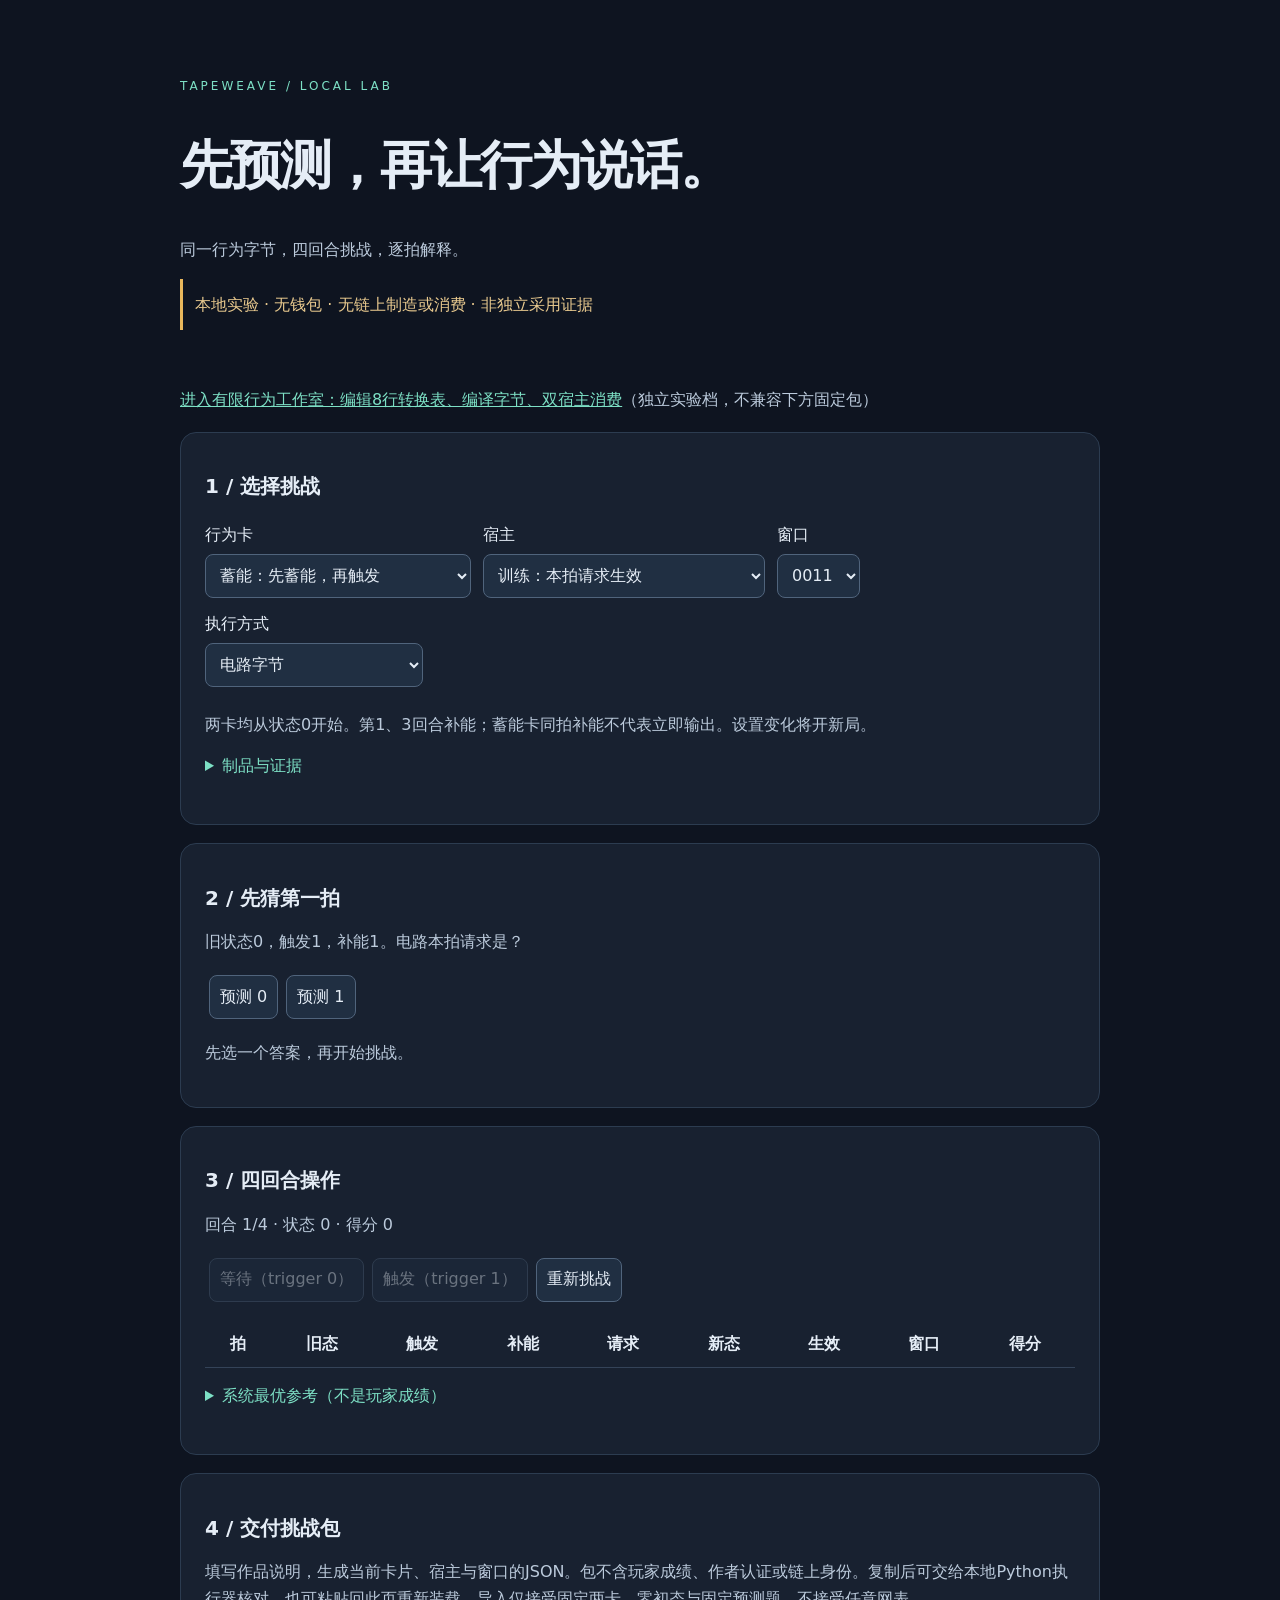
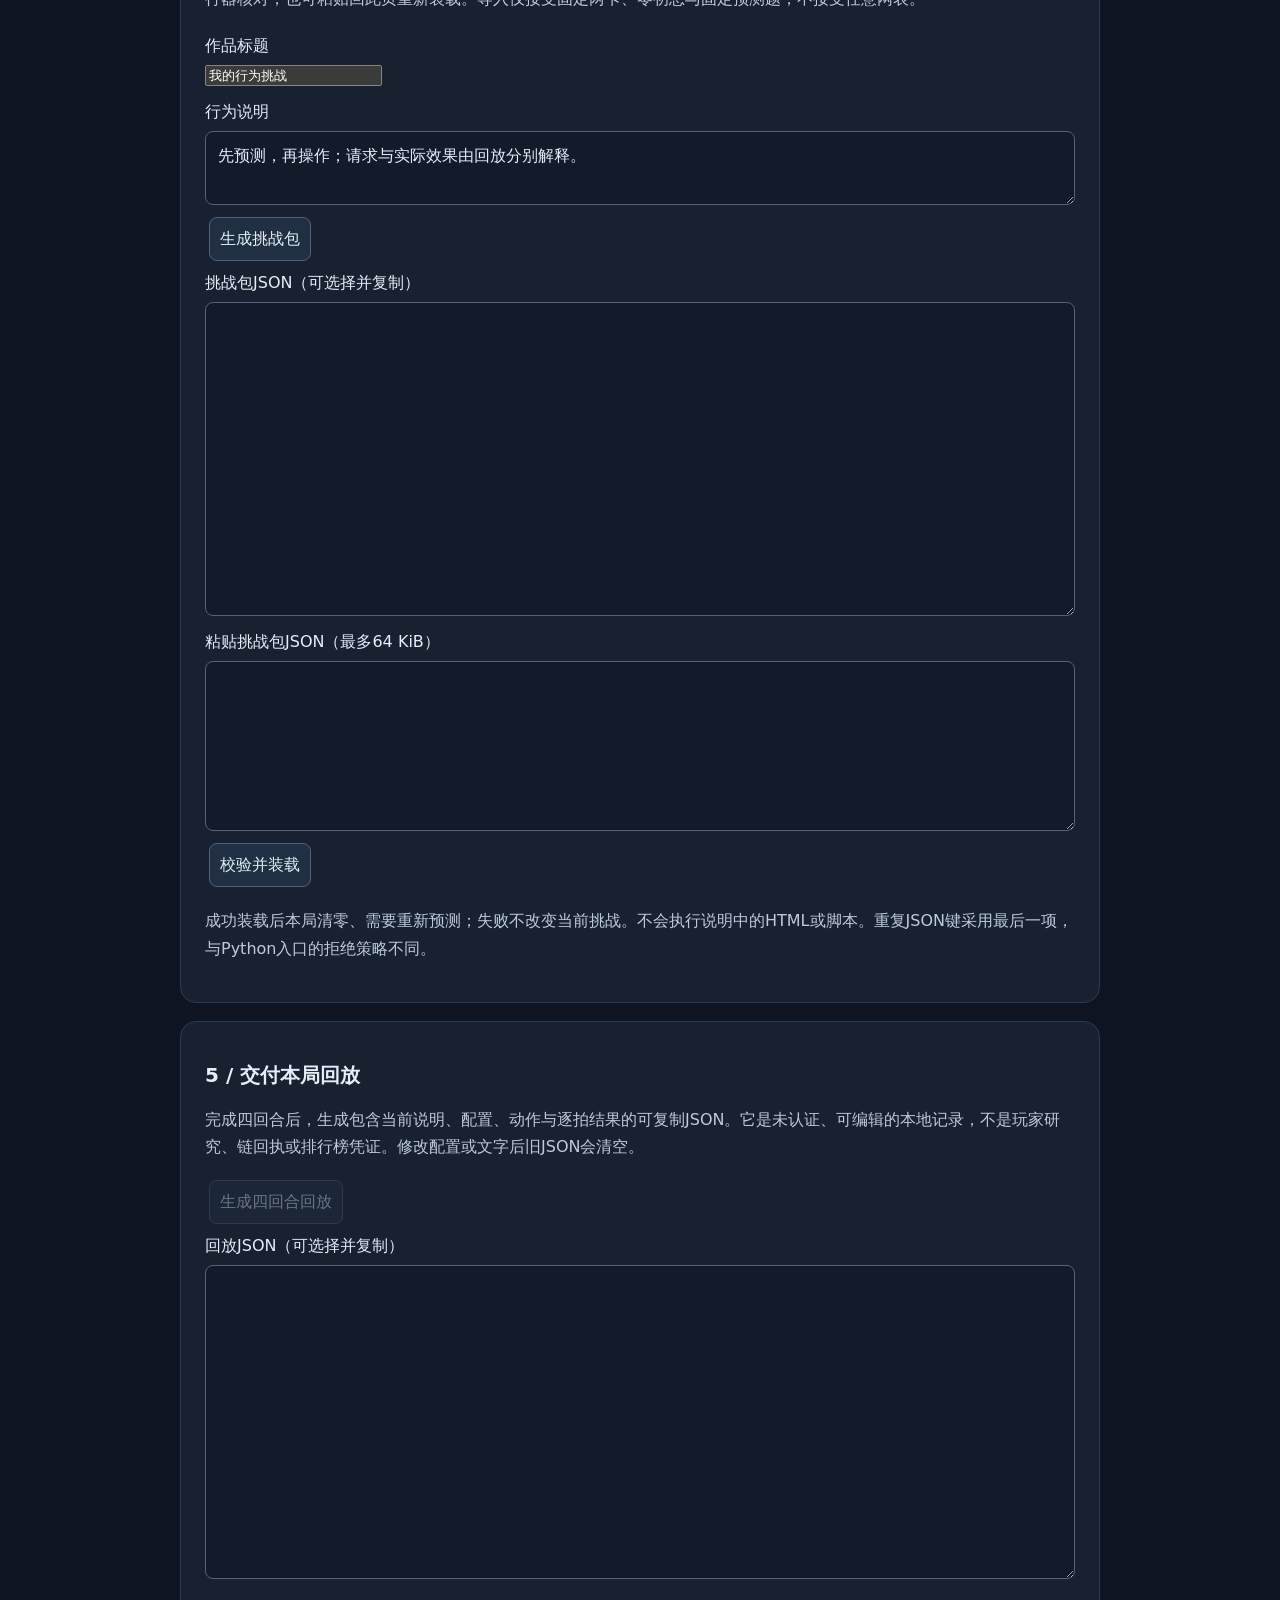
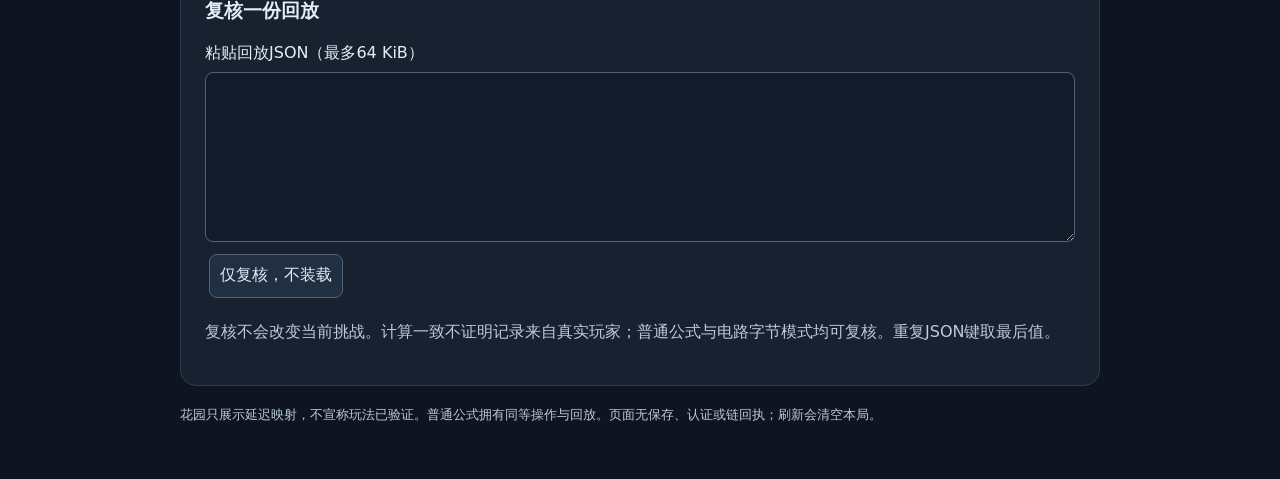
==== research/tapeweave/demo/index.html @ 7dd43542 "feat(tapeweave): publish local prototype and research" ====
<!doctype html>
<html lang="zh-CN"><head><meta charset="utf-8"><meta name="viewport" content="width=device-width,initial-scale=1"><title>TapeWeave · 行为挑战</title><link rel="stylesheet" href="style.css"></head>
<body><main><header><p class="eyebrow">TAPEWEAVE / LOCAL LAB</p><h1>先预测，再让行为说话。</h1><p>同一行为字节，四回合挑战，逐拍解释。</p><p class="notice">本地实验 · 无钱包 · 无链上制造或消费 · 非独立采用证据</p></header>
<p><a href="studio.html">进入有限行为工作室：编辑8行转换表、编译字节、双宿主消费</a>（独立实验档，不兼容下方固定包）</p><section><h2>1 / 选择挑战</h2><label>行为卡 <select id="card"><option value="pulse">蓄能：先蓄能，再触发</option><option value="alternating">交替：触发一次输出，再次休息</option></select></label><label>宿主 <select id="world"><option value="training">训练：本拍请求生效</option><option value="garden">花园：上拍请求生效（接入实验）</option></select></label><label>窗口 <select id="windows"></select></label><label>执行方式 <select id="execution"><option value="byte">电路字节</option><option value="plain">普通公式（同规则对照）</option></select></label><p>两卡均从状态0开始。第1、3回合补能；蓄能卡同拍补能不代表立即输出。设置变化将开新局。</p><details><summary>制品与证据</summary><pre id="identity"></pre></details></section>
<section><h2>2 / 先猜第一拍</h2><p>旧状态0，触发1，补能1。电路本拍请求是？</p><button id="guess0">预测 0</button><button id="guess1">预测 1</button><p id="prediction" role="status">先选一个答案，再开始挑战。</p></section>
<section><h2>3 / 四回合操作</h2><p id="status" aria-live="polite"></p><button id="wait" disabled>等待（trigger 0）</button><button id="fire" disabled>触发（trigger 1）</button><button id="reset">重新挑战</button><p id="explanation" aria-live="polite"></p><div class="scroll"><table><thead><tr><th>拍</th><th>旧态</th><th>触发</th><th>补能</th><th>请求</th><th>新态</th><th>生效</th><th>窗口</th><th>得分</th></tr></thead><tbody id="trace"></tbody></table></div><details><summary>系统最优参考（不是玩家成绩）</summary><p id="reference"></p></details></section>
<section><h2>4 / 交付挑战包</h2><p>填写作品说明，生成当前卡片、宿主与窗口的JSON。包不含玩家成绩、作者认证或链上身份。复制后可交给本地Python执行器核对，也可粘贴回此页重新装载。导入仅接受固定两卡、零初态与固定预测题，不接受任意网表。</p><label>作品标题 <input id="title" maxlength="120" value="我的行为挑战"></label><label>行为说明 <textarea id="description" maxlength="2000">先预测，再操作；请求与实际效果由回放分别解释。</textarea></label><button id="export">生成挑战包</button><label class="package-output">挑战包JSON（可选择并复制）<textarea id="package" readonly rows="12"></textarea></label><p id="package-status" role="status"></p><label>粘贴挑战包JSON（最多64 KiB）<textarea id="import-text" rows="6"></textarea></label><button id="import">校验并装载</button><p>成功装载后本局清零、需要重新预测；失败不改变当前挑战。不会执行说明中的HTML或脚本。重复JSON键采用最后一项，与Python入口的拒绝策略不同。</p></section>
<section><h2>5 / 交付本局回放</h2><p>完成四回合后，生成包含当前说明、配置、动作与逐拍结果的可复制JSON。它是未认证、可编辑的本地记录，不是玩家研究、链回执或排行榜凭证。修改配置或文字后旧JSON会清空。</p><button id="export-replay" disabled>生成四回合回放</button><label>回放JSON（可选择并复制）<textarea id="replay" readonly rows="12"></textarea></label><h3>复核一份回放</h3><label>粘贴回放JSON（最多64 KiB）<textarea id="verify-text" rows="6"></textarea></label><button id="verify-replay">仅复核，不装载</button><p id="verify-status" role="status"></p><p>复核不会改变当前挑战。计算一致不证明记录来自真实玩家；普通公式与电路字节模式均可复核。重复JSON键取最后值。</p></section>
<footer><p>花园只展示延迟映射，不宣称玩法已验证。普通公式拥有同等操作与回放。页面无保存、认证或链回执；刷新会清空本局。</p><p id="error" role="alert"></p></footer></main><script type="module" src="app.mjs"></script></body></html>
---- research/tapeweave/demo/style.css ----
:root{color-scheme:dark;font-family:system-ui,sans-serif;background:#0e1420;color:#e5edf6}*{box-sizing:border-box}body{margin:0}main{min-width:0;overflow-wrap:anywhere}label{max-width:100%;min-width:0}select,input{max-width:100%;min-width:0}textarea{display:block;width:100%;max-width:100%;min-width:0;resize:vertical;font:inherit;line-height:1.5;background:#111b2a;color:inherit;border:1px solid #50647c;border-radius:8px;padding:12px}label:has(textarea){display:flex;margin-right:0;max-width:100%}a{color:#7de0c5}button,select,summary{min-height:44px}textarea:focus-visible,a:focus-visible{outline:3px solid #7de0c5;outline-offset:3px}@media(max-width:600px){main{padding:24px 12px}section{padding:16px}h1{letter-spacing:-1px}th,td{padding:10px 6px}button{max-width:100%;white-space:normal}}main{max-width:960px;margin:auto;padding:40px 20px}header{padding:24px 0}h1{font-size:clamp(30px,6vw,52px);letter-spacing:-2px}h2{font-size:20px}.eyebrow{color:#7de0c5;letter-spacing:3px;font-size:12px}.notice{border-left:3px solid #e8b75c;padding:12px;color:#e8c98e}section{background:#182130;border:1px solid #2c3c50;padding:24px;border-radius:16px;margin:18px 0}label{display:inline-flex;flex-direction:column;gap:8px;margin:8px 12px 8px 0}select,button{font:inherit;border:1px solid #50647c;border-radius:8px;padding:10px;background:#202f42;color:inherit}button{cursor:pointer;margin:4px}button:not(:disabled):hover{border-color:#7de0c5;background:#2c4852}button:disabled{opacity:.4;cursor:not-allowed}p{line-height:1.7;color:#bccbdc}.scroll{overflow:auto}table{border-collapse:collapse;width:100%;white-space:nowrap}th,td{text-align:center;padding:12px 8px;border-bottom:1px solid #344358}details{margin-top:18px}summary{cursor:pointer;color:#7de0c5}pre{white-space:pre-wrap;overflow-wrap:anywhere;font-size:12px}footer{font-size:13px}#error{color:#ffb1a8}button:focus-visible,select:focus-visible,summary:focus-visible{outline:3px solid #7de0c5;outline-offset:3px}
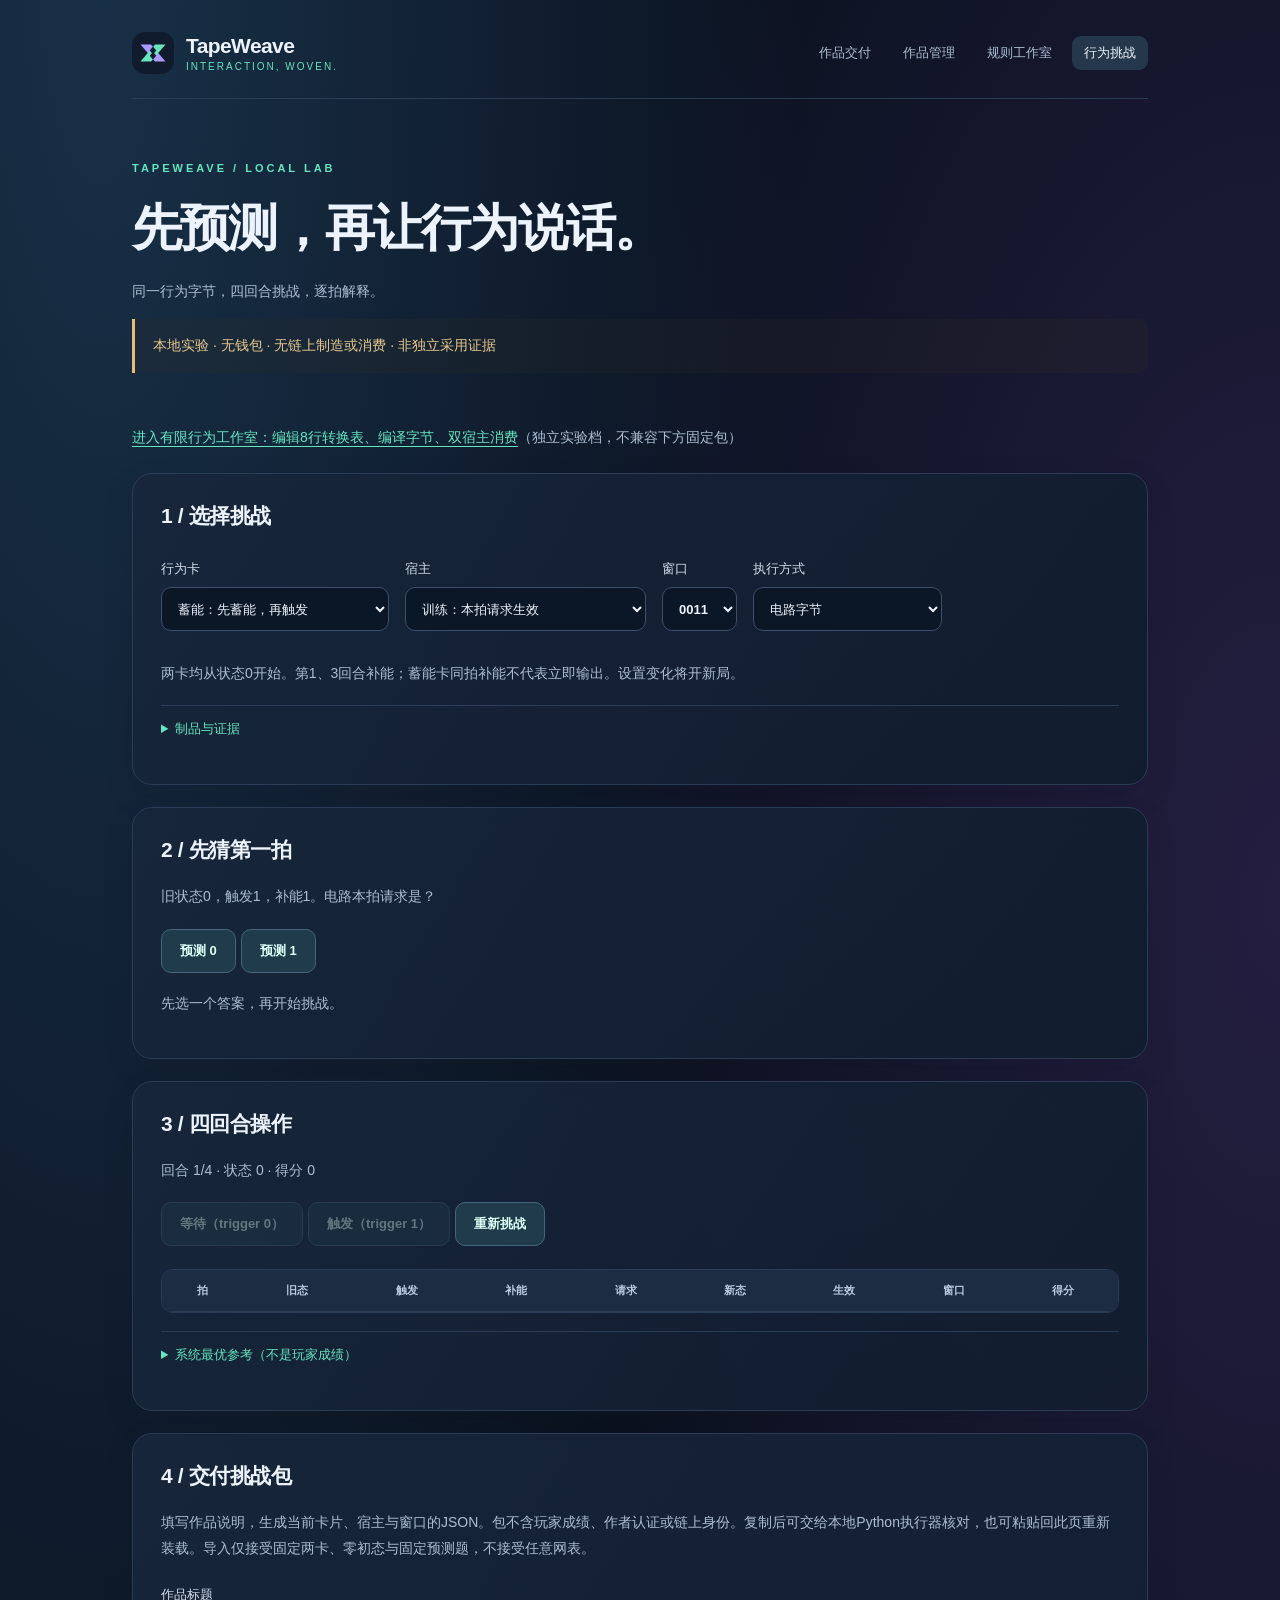
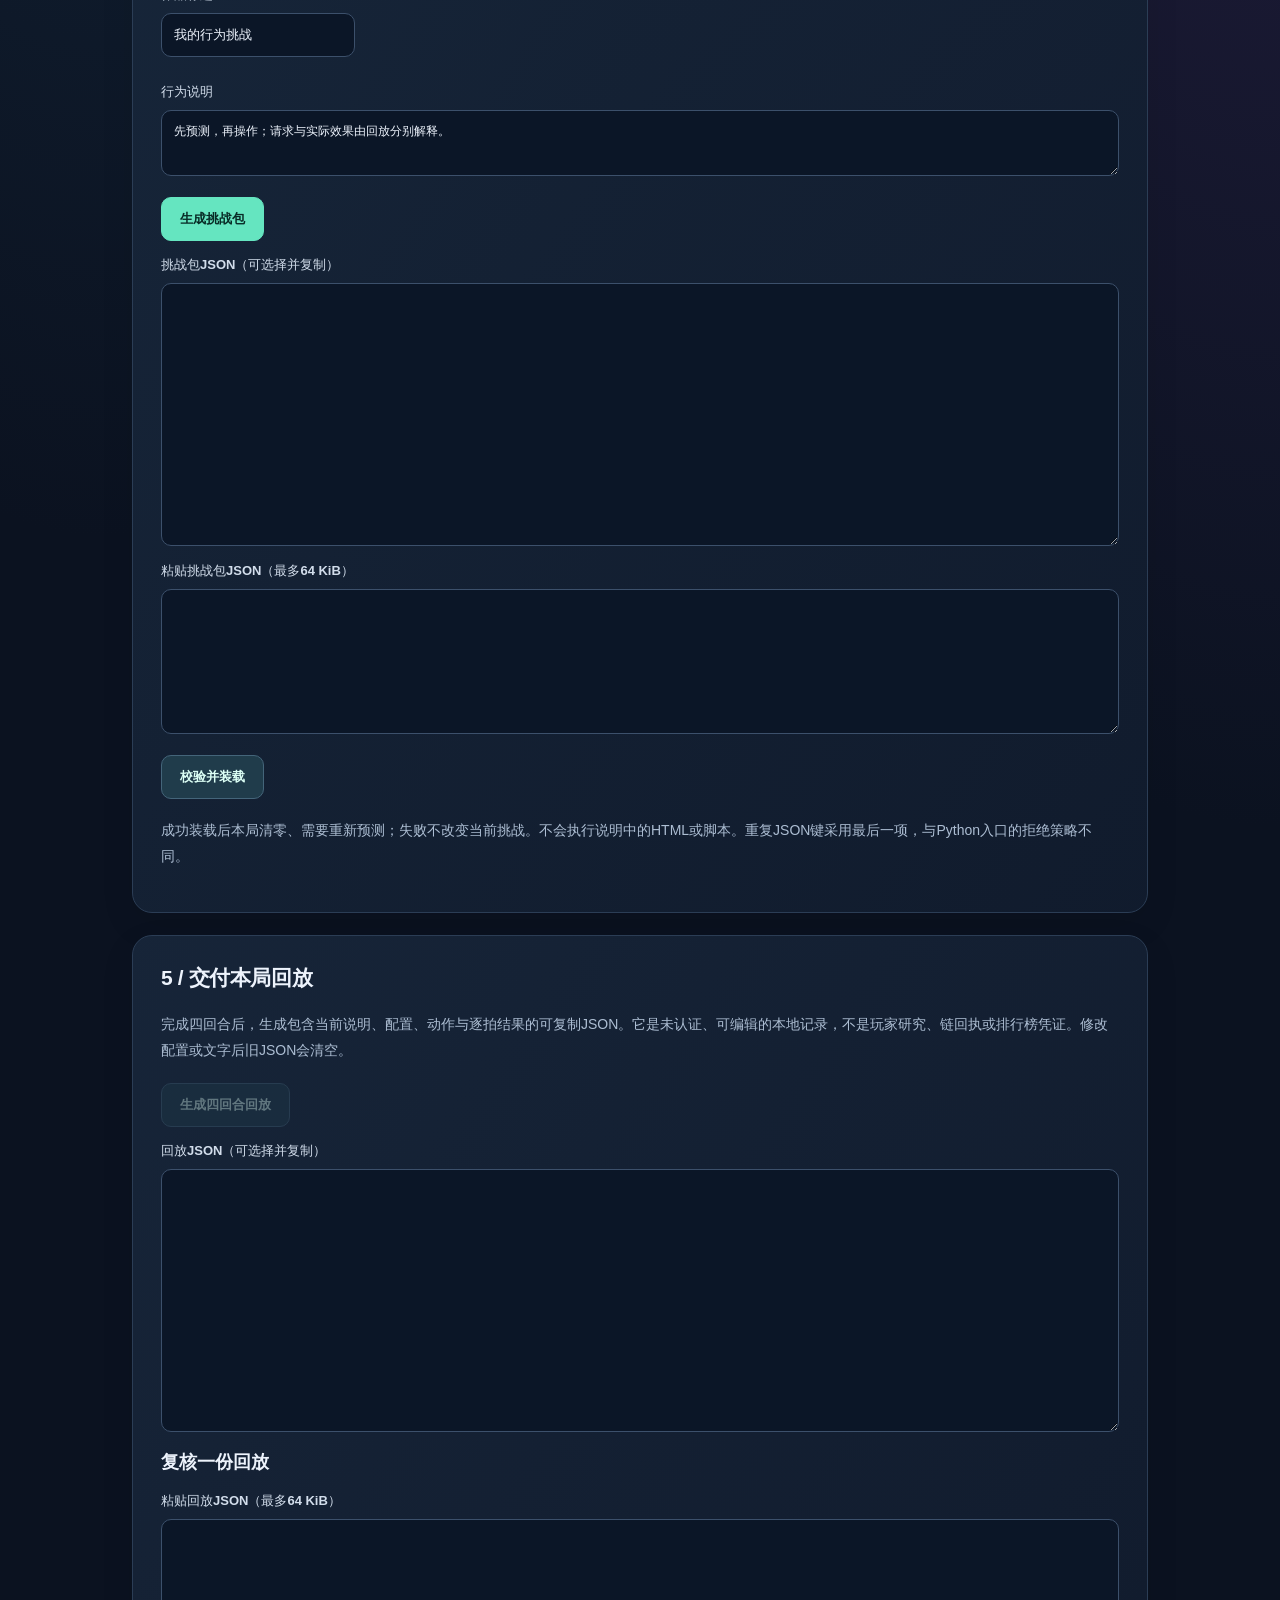
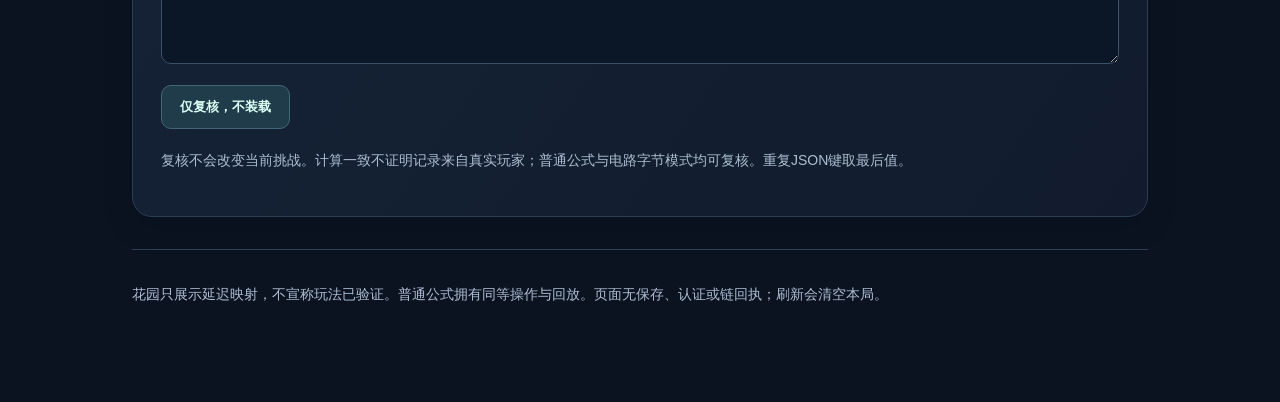
==== commit 746fb36c: "style(tapeweave): unify pages with woven brand identity" ====
--- a/research/tapeweave/demo/index.html
+++ b/research/tapeweave/demo/index.html
@@ -1,6 +1,6 @@
 <!doctype html>
 <html lang="zh-CN"><head><meta charset="utf-8"><meta name="viewport" content="width=device-width,initial-scale=1"><title>TapeWeave · 行为挑战</title><link rel="stylesheet" href="style.css"></head>
-<body><main><header><p class="eyebrow">TAPEWEAVE / LOCAL LAB</p><h1>先预测，再让行为说话。</h1><p>同一行为字节，四回合挑战，逐拍解释。</p><p class="notice">本地实验 · 无钱包 · 无链上制造或消费 · 非独立采用证据</p></header>
+<body><main><nav class="brand-bar" aria-label="主导航"><a class="brand-home" href="work.html"><span class="brand-symbol" aria-hidden="true"></span><span class="brand-label">TapeWeave<small>INTERACTION, WOVEN.</small></span></a><div class="brand-nav"><a href="work.html">作品交付</a><a href="manage.html">作品管理</a><a href="studio.html">规则工作室</a><a href="index.html" aria-current="page">行为挑战</a></div></nav><header><p class="eyebrow">TAPEWEAVE / LOCAL LAB</p><h1>先预测，再让行为说话。</h1><p>同一行为字节，四回合挑战，逐拍解释。</p><p class="notice">本地实验 · 无钱包 · 无链上制造或消费 · 非独立采用证据</p></header>
 <p><a href="studio.html">进入有限行为工作室：编辑8行转换表、编译字节、双宿主消费</a>（独立实验档，不兼容下方固定包）</p><section><h2>1 / 选择挑战</h2><label>行为卡 <select id="card"><option value="pulse">蓄能：先蓄能，再触发</option><option value="alternating">交替：触发一次输出，再次休息</option></select></label><label>宿主 <select id="world"><option value="training">训练：本拍请求生效</option><option value="garden">花园：上拍请求生效（接入实验）</option></select></label><label>窗口 <select id="windows"></select></label><label>执行方式 <select id="execution"><option value="byte">电路字节</option><option value="plain">普通公式（同规则对照）</option></select></label><p>两卡均从状态0开始。第1、3回合补能；蓄能卡同拍补能不代表立即输出。设置变化将开新局。</p><details><summary>制品与证据</summary><pre id="identity"></pre></details></section>
 <section><h2>2 / 先猜第一拍</h2><p>旧状态0，触发1，补能1。电路本拍请求是？</p><button id="guess0">预测 0</button><button id="guess1">预测 1</button><p id="prediction" role="status">先选一个答案，再开始挑战。</p></section>
 <section><h2>3 / 四回合操作</h2><p id="status" aria-live="polite"></p><button id="wait" disabled>等待（trigger 0）</button><button id="fire" disabled>触发（trigger 1）</button><button id="reset">重新挑战</button><p id="explanation" aria-live="polite"></p><div class="scroll"><table><thead><tr><th>拍</th><th>旧态</th><th>触发</th><th>补能</th><th>请求</th><th>新态</th><th>生效</th><th>窗口</th><th>得分</th></tr></thead><tbody id="trace"></tbody></table></div><details><summary>系统最优参考（不是玩家成绩）</summary><p id="reference"></p></details></section>
--- a/research/tapeweave/demo/style.css
+++ b/research/tapeweave/demo/style.css
@@ -1 +1,9 @@
-:root{color-scheme:dark;font-family:system-ui,sans-serif;background:#0e1420;color:#e5edf6}*{box-sizing:border-box}body{margin:0}main{min-width:0;overflow-wrap:anywhere}label{max-width:100%;min-width:0}select,input{max-width:100%;min-width:0}textarea{display:block;width:100%;max-width:100%;min-width:0;resize:vertical;font:inherit;line-height:1.5;background:#111b2a;color:inherit;border:1px solid #50647c;border-radius:8px;padding:12px}label:has(textarea){display:flex;margin-right:0;max-width:100%}a{color:#7de0c5}button,select,summary{min-height:44px}textarea:focus-visible,a:focus-visible{outline:3px solid #7de0c5;outline-offset:3px}@media(max-width:600px){main{padding:24px 12px}section{padding:16px}h1{letter-spacing:-1px}th,td{padding:10px 6px}button{max-width:100%;white-space:normal}}main{max-width:960px;margin:auto;padding:40px 20px}header{padding:24px 0}h1{font-size:clamp(30px,6vw,52px);letter-spacing:-2px}h2{font-size:20px}.eyebrow{color:#7de0c5;letter-spacing:3px;font-size:12px}.notice{border-left:3px solid #e8b75c;padding:12px;color:#e8c98e}section{background:#182130;border:1px solid #2c3c50;padding:24px;border-radius:16px;margin:18px 0}label{display:inline-flex;flex-direction:column;gap:8px;margin:8px 12px 8px 0}select,button{font:inherit;border:1px solid #50647c;border-radius:8px;padding:10px;background:#202f42;color:inherit}button{cursor:pointer;margin:4px}button:not(:disabled):hover{border-color:#7de0c5;background:#2c4852}button:disabled{opacity:.4;cursor:not-allowed}p{line-height:1.7;color:#bccbdc}.scroll{overflow:auto}table{border-collapse:collapse;width:100%;white-space:nowrap}th,td{text-align:center;padding:12px 8px;border-bottom:1px solid #344358}details{margin-top:18px}summary{cursor:pointer;color:#7de0c5}pre{white-space:pre-wrap;overflow-wrap:anywhere;font-size:12px}footer{font-size:13px}#error{color:#ffb1a8}button:focus-visible,select:focus-visible,summary:focus-visible{outline:3px solid #7de0c5;outline-offset:3px}
+:root{color-scheme:dark;--bg:#0b1220;--panel:#121e30;--line:#2b3d55;--text:#edf3fc;--muted:#adbed3;--mint:#65e5c0;--purple:#ab9aff;font-family:Inter,"SF Pro Display",-apple-system,BlinkMacSystemFont,"Segoe UI","PingFang SC","Microsoft YaHei",sans-serif;background:var(--bg);color:var(--text)}
+*{box-sizing:border-box}body{margin:0;background:radial-gradient(ellipse at 8% 0%,#183047 0,transparent 42%),radial-gradient(ellipse at 100% 25%,#241e40 0,transparent 40%),var(--bg);min-height:100vh}main{max-width:1080px;margin:auto;padding:32px 32px 80px;min-width:0;overflow-wrap:anywhere}
+.brand-bar{display:flex;align-items:center;justify-content:space-between;gap:24px;padding:0 0 24px;margin-bottom:36px;border-bottom:1px solid var(--line)}.brand-home{display:flex;align-items:center;gap:12px;text-decoration:none;color:var(--text);font-size:21px;font-weight:750;letter-spacing:-.6px}.brand-symbol{width:42px;height:42px;flex-shrink:0;border-radius:13px;background:#101c2d url('logo.svg') center/contain no-repeat}.brand-label small{display:block;font-size:10px;letter-spacing:2px;color:var(--mint);font-weight:500;margin-top:3px}.brand-nav{display:flex;gap:8px;flex-wrap:wrap}.brand-nav a{padding:8px 12px;border-radius:9px;text-decoration:none;font-size:13px;color:var(--muted)}.brand-nav a:hover,.brand-nav a[aria-current=page]{background:#24374b;color:var(--text)}
+header{padding:12px 0 24px}h1{font-size:clamp(30px,4.8vw,50px);line-height:1.22;letter-spacing:-1.8px;margin:20px 0}h2{font-size:21px;letter-spacing:-.4px;margin:0 0 20px}h3{font-size:18px}p{line-height:1.85;color:var(--muted);font-size:14px}main>p{max-width:850px}a{color:var(--mint);text-underline-offset:4px}a:hover{color:#c2ffed}.eyebrow{color:var(--mint);letter-spacing:3px;font-size:11px;font-weight:650}.notice{border-left:3px solid #e9bd72;background:#352e252e;padding:14px 18px;color:#e7c88f;border-radius:0 10px 10px 0}
+section{background:linear-gradient(125deg,#17263aee,#111c2eee);border:1px solid var(--line);padding:28px;border-radius:20px;margin:22px 0;box-shadow:0 12px 35px #00000015}label{display:inline-flex;flex-direction:column;gap:9px;margin:10px 16px 16px 0;max-width:100%;min-width:0;font-size:13px;color:#d2ddeb;font-weight:550}label:has(textarea){display:flex;margin-right:0}input,select,textarea,button{font:inherit;max-width:100%;min-width:0}input,select,textarea{background:#0b1627;color:var(--text);border:1px solid #3c506b;border-radius:10px;padding:12px;min-height:44px}input{display:block;width:100%}textarea{display:block;width:100%;resize:vertical;line-height:1.65;font-family:ui-monospace,SFMono-Regular,Consolas,monospace;font-size:12px;font-weight:400}input:hover,select:hover,textarea:hover{border-color:#65809f}
+button{min-height:44px;border:1px solid #44657a;border-radius:10px;padding:11px 18px;background:#203c4b;color:#dcfff5;cursor:pointer;margin:5px 5px 5px 0;font-size:13px;font-weight:650;transition:background .15s,border-color .15s}button:not(:disabled):hover{background:#2b5561;border-color:var(--mint)}button:disabled{opacity:.38;cursor:not-allowed}button[id=build],button[id=save],button[id=export]{background:var(--mint);color:#082b26;border-color:var(--mint)}button[id=build]:hover,button[id=save]:hover,button[id=export]:hover{background:#9cf3d8}a:focus-visible,button:focus-visible,input:focus-visible,select:focus-visible,textarea:focus-visible,summary:focus-visible{outline:3px solid var(--mint);outline-offset:4px}
+.scroll,.trace-wrap{overflow:auto;border:1px solid var(--line);border-radius:12px;margin:18px 0}table{border-collapse:collapse;width:100%;white-space:nowrap;font-size:13px}th,td{text-align:center;padding:13px 10px;border-bottom:1px solid var(--line)}th{background:#1c2c42;color:#b9ccdf;font-size:11px;font-weight:650}tbody tr:last-child td{border-bottom:0}tbody tr:hover{background:#23364b66}td select{padding:8px;font-size:12px}caption{text-align:left;padding:12px;color:var(--muted);font-size:12px}details{margin-top:18px;border-top:1px solid var(--line);padding-top:14px}summary{cursor:pointer;color:var(--mint);min-height:36px;font-size:13px}pre{white-space:pre-wrap;overflow-wrap:anywhere;font-size:12px;color:#c2d3e6;line-height:1.7}footer{margin-top:32px;font-size:12px;border-top:1px solid var(--line);padding-top:18px}#error{color:#ffb1a8}[role=status]:not(:empty){line-height:1.7}#library p{padding:15px;background:#0e1929;border-radius:12px;border:1px solid var(--line)}#library strong{display:block;margin-bottom:8px;color:var(--text)}
+@media(max-width:640px){main{padding:20px 14px 48px}.brand-bar{align-items:flex-start;flex-direction:column;gap:16px;margin-bottom:24px}.brand-nav{gap:3px}.brand-nav a{padding:8px 10px}.brand-home{font-size:20px}section{padding:20px 16px;border-radius:15px}h1{letter-spacing:-1px}label{margin-right:0;display:flex}select{width:100%}th,td{padding:10px 7px}button{white-space:normal}p{font-size:13px}}
+@media(prefers-reduced-motion:reduce){*{transition:none!important;scroll-behavior:auto!important}}
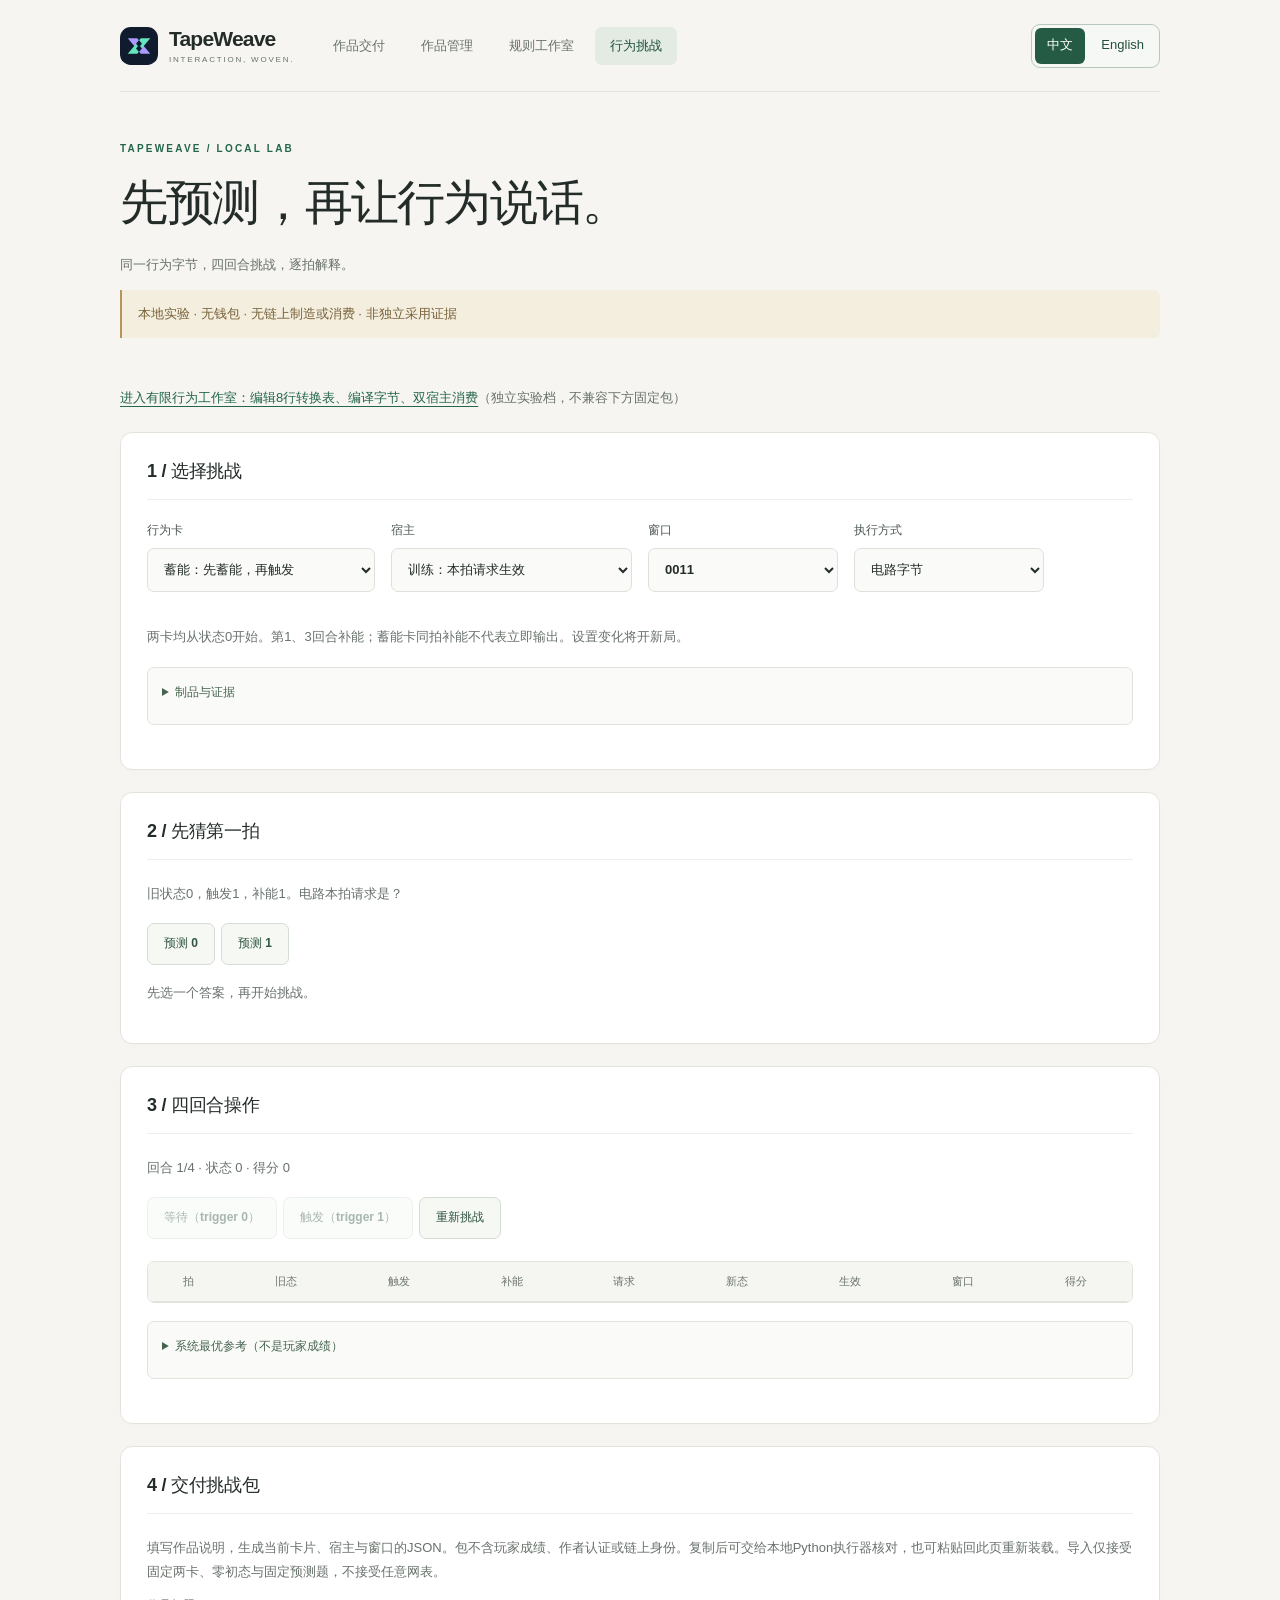
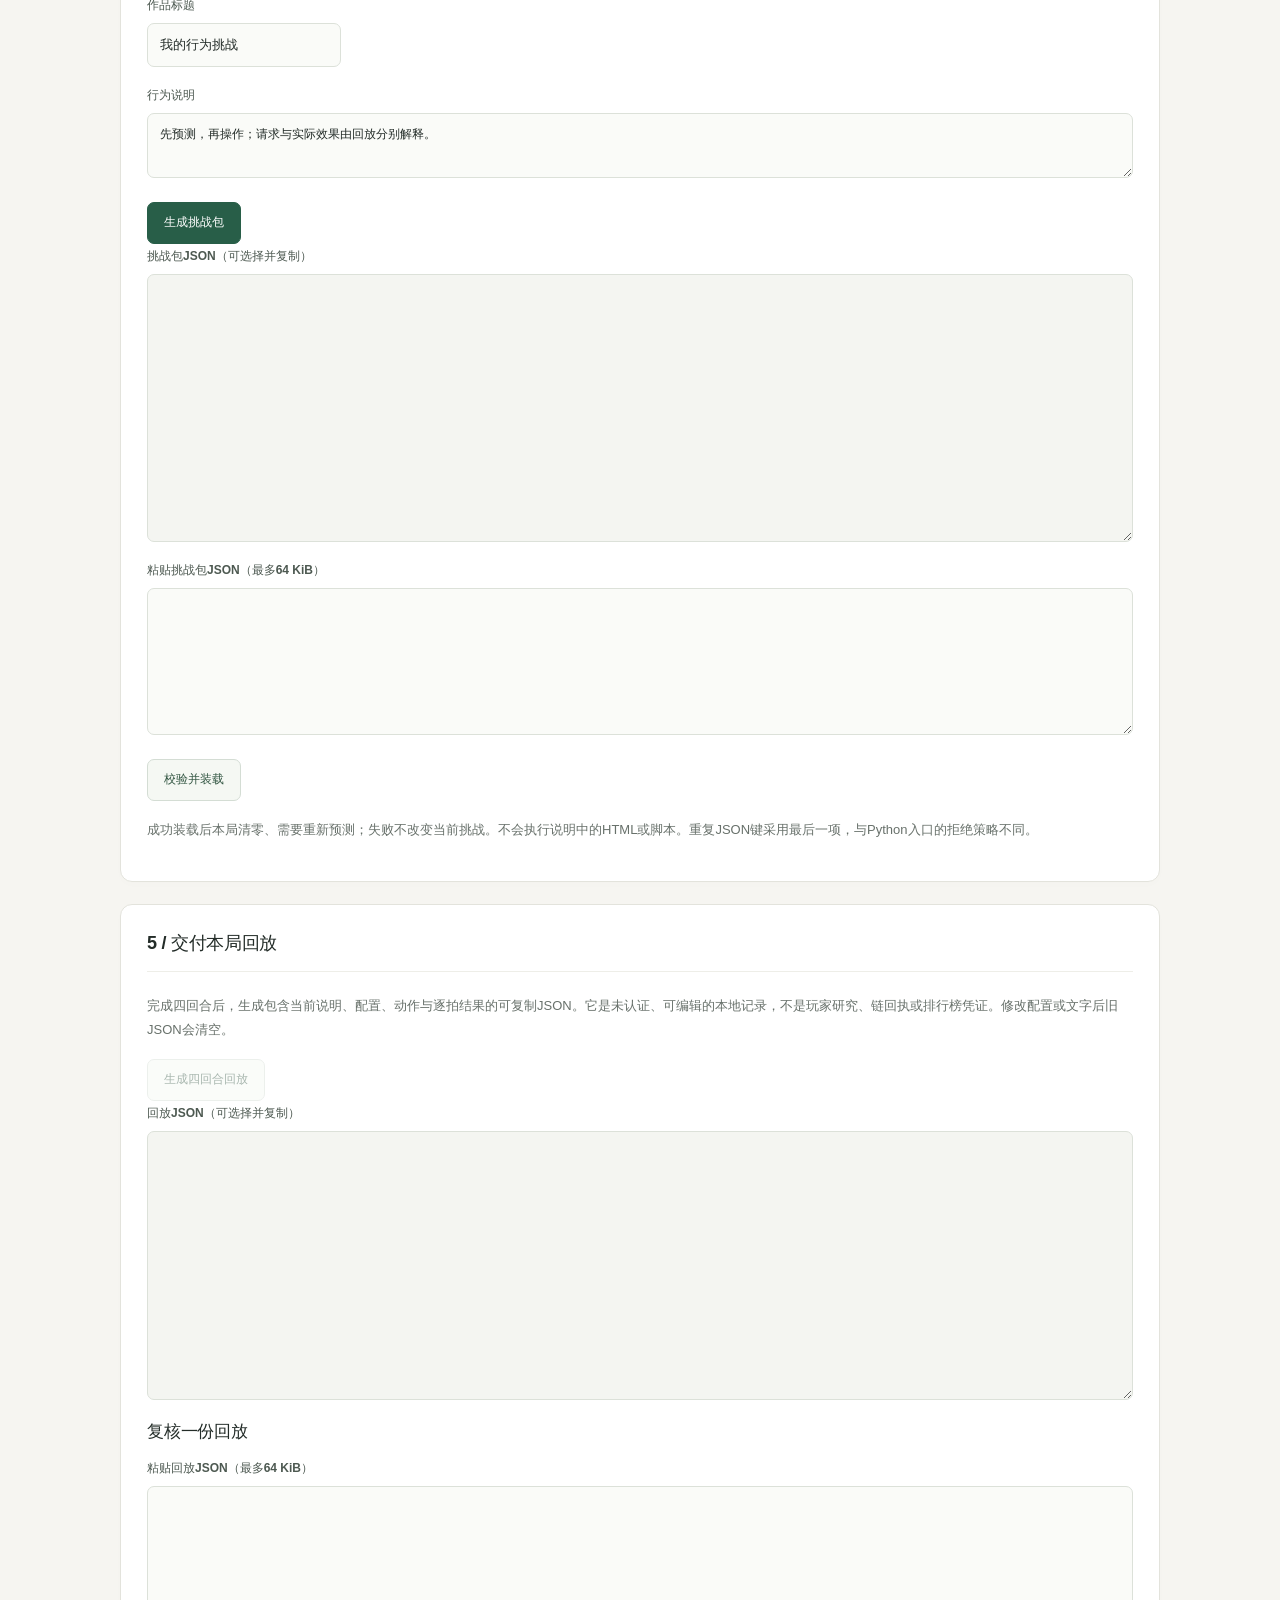
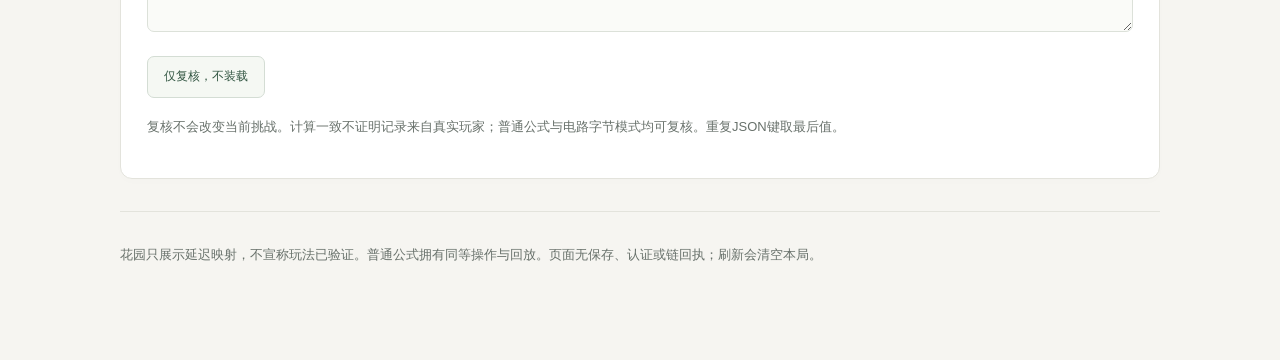
==== commit 8591ee4e: "feat: publish bilingual demo and final submission materials" ====
--- a/research/tapeweave/demo/index.html
+++ b/research/tapeweave/demo/index.html
@@ -1,5 +1,5 @@
 <!doctype html>
-<html lang="zh-CN"><head><meta charset="utf-8"><meta name="viewport" content="width=device-width,initial-scale=1"><title>TapeWeave · 行为挑战</title><link rel="stylesheet" href="style.css"></head>
+<html lang="zh-CN"><head><meta charset="utf-8"><meta name="viewport" content="width=device-width,initial-scale=1"><title>TapeWeave · 行为挑战</title><link rel="stylesheet" href="style.css"><link rel="stylesheet" href="i18n.css"><script type="module" src="i18n.mjs"></script></head>
 <body><main><nav class="brand-bar" aria-label="主导航"><a class="brand-home" href="work.html"><span class="brand-symbol" aria-hidden="true"></span><span class="brand-label">TapeWeave<small>INTERACTION, WOVEN.</small></span></a><div class="brand-nav"><a href="work.html">作品交付</a><a href="manage.html">作品管理</a><a href="studio.html">规则工作室</a><a href="index.html" aria-current="page">行为挑战</a></div></nav><header><p class="eyebrow">TAPEWEAVE / LOCAL LAB</p><h1>先预测，再让行为说话。</h1><p>同一行为字节，四回合挑战，逐拍解释。</p><p class="notice">本地实验 · 无钱包 · 无链上制造或消费 · 非独立采用证据</p></header>
 <p><a href="studio.html">进入有限行为工作室：编辑8行转换表、编译字节、双宿主消费</a>（独立实验档，不兼容下方固定包）</p><section><h2>1 / 选择挑战</h2><label>行为卡 <select id="card"><option value="pulse">蓄能：先蓄能，再触发</option><option value="alternating">交替：触发一次输出，再次休息</option></select></label><label>宿主 <select id="world"><option value="training">训练：本拍请求生效</option><option value="garden">花园：上拍请求生效（接入实验）</option></select></label><label>窗口 <select id="windows"></select></label><label>执行方式 <select id="execution"><option value="byte">电路字节</option><option value="plain">普通公式（同规则对照）</option></select></label><p>两卡均从状态0开始。第1、3回合补能；蓄能卡同拍补能不代表立即输出。设置变化将开新局。</p><details><summary>制品与证据</summary><pre id="identity"></pre></details></section>
 <section><h2>2 / 先猜第一拍</h2><p>旧状态0，触发1，补能1。电路本拍请求是？</p><button id="guess0">预测 0</button><button id="guess1">预测 1</button><p id="prediction" role="status">先选一个答案，再开始挑战。</p></section>
--- a/research/tapeweave/demo/style.css
+++ b/research/tapeweave/demo/style.css
@@ -1,9 +1,9 @@
-:root{color-scheme:dark;--bg:#0b1220;--panel:#121e30;--line:#2b3d55;--text:#edf3fc;--muted:#adbed3;--mint:#65e5c0;--purple:#ab9aff;font-family:Inter,"SF Pro Display",-apple-system,BlinkMacSystemFont,"Segoe UI","PingFang SC","Microsoft YaHei",sans-serif;background:var(--bg);color:var(--text)}
-*{box-sizing:border-box}body{margin:0;background:radial-gradient(ellipse at 8% 0%,#183047 0,transparent 42%),radial-gradient(ellipse at 100% 25%,#241e40 0,transparent 40%),var(--bg);min-height:100vh}main{max-width:1080px;margin:auto;padding:32px 32px 80px;min-width:0;overflow-wrap:anywhere}
-.brand-bar{display:flex;align-items:center;justify-content:space-between;gap:24px;padding:0 0 24px;margin-bottom:36px;border-bottom:1px solid var(--line)}.brand-home{display:flex;align-items:center;gap:12px;text-decoration:none;color:var(--text);font-size:21px;font-weight:750;letter-spacing:-.6px}.brand-symbol{width:42px;height:42px;flex-shrink:0;border-radius:13px;background:#101c2d url('logo.svg') center/contain no-repeat}.brand-label small{display:block;font-size:10px;letter-spacing:2px;color:var(--mint);font-weight:500;margin-top:3px}.brand-nav{display:flex;gap:8px;flex-wrap:wrap}.brand-nav a{padding:8px 12px;border-radius:9px;text-decoration:none;font-size:13px;color:var(--muted)}.brand-nav a:hover,.brand-nav a[aria-current=page]{background:#24374b;color:var(--text)}
-header{padding:12px 0 24px}h1{font-size:clamp(30px,4.8vw,50px);line-height:1.22;letter-spacing:-1.8px;margin:20px 0}h2{font-size:21px;letter-spacing:-.4px;margin:0 0 20px}h3{font-size:18px}p{line-height:1.85;color:var(--muted);font-size:14px}main>p{max-width:850px}a{color:var(--mint);text-underline-offset:4px}a:hover{color:#c2ffed}.eyebrow{color:var(--mint);letter-spacing:3px;font-size:11px;font-weight:650}.notice{border-left:3px solid #e9bd72;background:#352e252e;padding:14px 18px;color:#e7c88f;border-radius:0 10px 10px 0}
-section{background:linear-gradient(125deg,#17263aee,#111c2eee);border:1px solid var(--line);padding:28px;border-radius:20px;margin:22px 0;box-shadow:0 12px 35px #00000015}label{display:inline-flex;flex-direction:column;gap:9px;margin:10px 16px 16px 0;max-width:100%;min-width:0;font-size:13px;color:#d2ddeb;font-weight:550}label:has(textarea){display:flex;margin-right:0}input,select,textarea,button{font:inherit;max-width:100%;min-width:0}input,select,textarea{background:#0b1627;color:var(--text);border:1px solid #3c506b;border-radius:10px;padding:12px;min-height:44px}input{display:block;width:100%}textarea{display:block;width:100%;resize:vertical;line-height:1.65;font-family:ui-monospace,SFMono-Regular,Consolas,monospace;font-size:12px;font-weight:400}input:hover,select:hover,textarea:hover{border-color:#65809f}
-button{min-height:44px;border:1px solid #44657a;border-radius:10px;padding:11px 18px;background:#203c4b;color:#dcfff5;cursor:pointer;margin:5px 5px 5px 0;font-size:13px;font-weight:650;transition:background .15s,border-color .15s}button:not(:disabled):hover{background:#2b5561;border-color:var(--mint)}button:disabled{opacity:.38;cursor:not-allowed}button[id=build],button[id=save],button[id=export]{background:var(--mint);color:#082b26;border-color:var(--mint)}button[id=build]:hover,button[id=save]:hover,button[id=export]:hover{background:#9cf3d8}a:focus-visible,button:focus-visible,input:focus-visible,select:focus-visible,textarea:focus-visible,summary:focus-visible{outline:3px solid var(--mint);outline-offset:4px}
-.scroll,.trace-wrap{overflow:auto;border:1px solid var(--line);border-radius:12px;margin:18px 0}table{border-collapse:collapse;width:100%;white-space:nowrap;font-size:13px}th,td{text-align:center;padding:13px 10px;border-bottom:1px solid var(--line)}th{background:#1c2c42;color:#b9ccdf;font-size:11px;font-weight:650}tbody tr:last-child td{border-bottom:0}tbody tr:hover{background:#23364b66}td select{padding:8px;font-size:12px}caption{text-align:left;padding:12px;color:var(--muted);font-size:12px}details{margin-top:18px;border-top:1px solid var(--line);padding-top:14px}summary{cursor:pointer;color:var(--mint);min-height:36px;font-size:13px}pre{white-space:pre-wrap;overflow-wrap:anywhere;font-size:12px;color:#c2d3e6;line-height:1.7}footer{margin-top:32px;font-size:12px;border-top:1px solid var(--line);padding-top:18px}#error{color:#ffb1a8}[role=status]:not(:empty){line-height:1.7}#library p{padding:15px;background:#0e1929;border-radius:12px;border:1px solid var(--line)}#library strong{display:block;margin-bottom:8px;color:var(--text)}
-@media(max-width:640px){main{padding:20px 14px 48px}.brand-bar{align-items:flex-start;flex-direction:column;gap:16px;margin-bottom:24px}.brand-nav{gap:3px}.brand-nav a{padding:8px 10px}.brand-home{font-size:20px}section{padding:20px 16px;border-radius:15px}h1{letter-spacing:-1px}label{margin-right:0;display:flex}select{width:100%}th,td{padding:10px 7px}button{white-space:normal}p{font-size:13px}}
+:root{color-scheme:light;--bg:#f6f5f1;--panel:#fff;--line:#e3e3dc;--text:#232c28;--muted:#68716b;--mint:#23654d;--purple:#8271b7;font-family:-apple-system,BlinkMacSystemFont,"Segoe UI","PingFang SC","Microsoft YaHei",sans-serif;background:var(--bg);color:var(--text);font-synthesis:none}
+*{box-sizing:border-box}body{margin:0;min-height:100vh;background:var(--bg)}main{max-width:1240px;margin:auto;padding:0 40px 80px;min-width:0;overflow-wrap:anywhere}.brand-bar{display:flex;align-items:center;justify-content:space-between;gap:24px;min-height:92px;margin-bottom:48px;border-bottom:1px solid var(--line)}.brand-home{display:flex;align-items:center;gap:11px;text-decoration:none;color:var(--text);font-size:21px;font-weight:760;letter-spacing:-.8px}.brand-symbol{width:38px;height:38px;flex-shrink:0;background:url('logo.svg') center/contain no-repeat}.brand-label small{display:block;font-size:8px;letter-spacing:1.8px;color:var(--muted);font-weight:500;margin-top:4px}.brand-nav{display:flex;gap:6px;flex-wrap:wrap}.brand-nav a{padding:10px 15px;border-radius:7px;text-decoration:none;font-size:13px;color:var(--muted)}.brand-nav a:hover{background:#e9ece5;color:var(--text)}.brand-nav a[aria-current=page]{background:#e3ebe3;color:#20523f;font-weight:650}
+header{padding:0 0 22px}h1{font-size:clamp(30px,4.3vw,48px);line-height:1.25;letter-spacing:-1.8px;font-weight:680;margin:14px 0 20px;max-width:900px}h2{font-size:18px;letter-spacing:-.3px;font-weight:650;margin:0 0 22px;padding-bottom:16px;border-bottom:1px solid #eeeee8}h3{font-size:17px;letter-spacing:-.2px}p{line-height:1.85;color:var(--muted);font-size:13px}main>p{max-width:800px}a{color:var(--mint);text-underline-offset:4px}a:hover{color:#143e2f}.eyebrow{color:var(--mint);letter-spacing:2.2px;font-size:10px;font-weight:700}.notice{border-left:2px solid #b49758;background:#f4eedf;padding:12px 16px;color:#786139;border-radius:0 6px 6px 0}section{background:var(--panel);border:1px solid var(--line);padding:26px;border-radius:12px;margin:22px 0;box-shadow:0 3px 8px #27372b03}label{display:flex;flex-direction:column;gap:9px;margin:0 0 20px;max-width:100%;min-width:0;font-size:12px;color:#4d5951;font-weight:600}input,select,textarea,button{font:inherit;max-width:100%;min-width:0}input,select,textarea{background:#fafbf8;color:var(--text);border:1px solid #dce1d9;border-radius:7px;padding:11px 12px;min-height:44px;font-size:13px}input{display:block;width:100%}textarea{display:block;width:100%;resize:vertical;line-height:1.7;font-family:ui-monospace,SFMono-Regular,Consolas,monospace;font-size:12px;font-weight:400}textarea[readonly]{background:#f4f5f1;color:#556159}input:hover,select:hover,textarea:hover{border-color:#a7b7a8}input:focus,textarea:focus,select:focus{background:#fff}
+button{min-height:42px;border:1px solid #d4ddd4;border-radius:7px;padding:10px 16px;background:#f5f8f3;color:#315541;cursor:pointer;margin:4px 6px 4px 0;font-size:12px;font-weight:650;transition:background .15s,border-color .15s}button:not(:disabled):hover{background:#e5eee1;border-color:#9bb299}button:disabled{opacity:.42;cursor:not-allowed}#build,#save,#export,#load{background:#285e48;color:#fff;border-color:#285e48}#build:not(:disabled):hover,#save:not(:disabled):hover,#export:not(:disabled):hover,#load:not(:disabled):hover{background:#194a36}a:focus-visible,button:focus-visible,input:focus-visible,select:focus-visible,textarea:focus-visible,summary:focus-visible{outline:3px solid #618a73;outline-offset:3px}.scroll,.trace-wrap{overflow:auto;border:1px solid var(--line);border-radius:7px;margin:18px 0}table{border-collapse:collapse;width:100%;white-space:nowrap;font-size:12px}th,td{text-align:center;padding:12px 9px;border-bottom:1px solid var(--line)}th{background:#f5f6f1;color:#6b756c;font-size:11px;font-weight:600}tbody tr:last-child td{border-bottom:0}tbody tr:hover{background:#f7faf4}td select{padding:8px;font-size:12px}caption{text-align:left;padding:12px;color:var(--muted);font-size:11px}details{margin:18px 0;border:1px solid var(--line);padding:14px;border-radius:7px;background:#fafbf8}summary{cursor:pointer;color:#45634e;min-height:28px;font-size:12px;line-height:1.7}details[open] summary{margin-bottom:14px}pre{white-space:pre-wrap;overflow-wrap:anywhere;font-size:12px;color:#526b5b;line-height:1.7}footer{margin-top:32px;font-size:12px;border-top:1px solid var(--line);padding-top:18px}#error{color:#b04434}[role=status]:not(:empty){line-height:1.7}#library p{padding:16px;background:#f8faf5;border-radius:7px;border:1px solid var(--line)}#library strong{display:block;margin-bottom:8px;color:var(--text)}
+.work-layout{display:grid;grid-template-columns:minmax(0,1fr) minmax(0,1fr);gap:22px;align-items:start;margin-top:30px}.work-layout>section{margin:0;min-width:0}.work-layout .work-create{grid-column:1;grid-row:1}.work-layout .work-preview{grid-column:2;grid-row:1}.work-layout .work-delivery{grid-column:1;grid-row:2}.work-layout .work-acceptance{grid-column:2;grid-row:2}.work-layout section>p{font-size:11px}.work-layout #description{font-family:inherit}.work-layout .work-preview{background:#fcfdf9}.work-layout .work-preview h3{font-size:24px;margin:8px 0}.work-layout #state{font-family:ui-monospace,monospace;font-size:11px}.workspace-note{display:flex;gap:8px;align-items:center;margin-top:20px;color:#647266;font-size:11px}.workspace-note::before{content:'';width:6px;height:6px;background:#699169;border-radius:50%;flex-shrink:0}.hero-link{display:inline-block;font-size:12px;margin-right:16px}
+@media(min-width:1000px){body:not(.work-page) main{max-width:1120px}body:not(.work-page) section>label:not(:has(textarea)){display:inline-flex;vertical-align:top;margin-right:16px;min-width:190px}}
+@media(max-width:800px){main{padding:0 20px 48px}.brand-bar{align-items:flex-start;flex-direction:column;gap:18px;padding:24px 0 20px;margin-bottom:32px}.brand-nav{gap:2px}.brand-nav a{padding:9px 10px}.work-layout{grid-template-columns:minmax(0,1fr)}.work-layout .work-create,.work-layout .work-preview,.work-layout .work-delivery,.work-layout .work-acceptance{grid-column:1;grid-row:auto}.work-layout .work-preview{grid-row:2}.work-layout .work-delivery{grid-row:3}section{padding:22px 18px}h1{letter-spacing:-1px}select{width:100%}th,td{padding:10px 7px}button{white-space:normal}}
+@media(max-width:380px){main{padding-inline:12px}.brand-nav a{font-size:12px;padding-inline:8px}}
 @media(prefers-reduced-motion:reduce){*{transition:none!important;scroll-behavior:auto!important}}
--- a/research/tapeweave/demo/i18n.css
+++ b/research/tapeweave/demo/i18n.css
@@ -0,0 +1,8 @@
+.language-switcher{display:flex;gap:4px;align-items:center;flex-shrink:0;margin-left:auto;padding:3px;border:1px solid #b7c8be;border-radius:9px;background:#f5f8f4;width:max-content}
+.language-switcher button{font:inherit;font-size:13px;line-height:1.25;padding:9px 12px;margin:0;min-height:36px;border:0;border-radius:6px;background:transparent;color:#254f3c;cursor:pointer;white-space:nowrap}
+.language-switcher button[aria-pressed=true]{background:#255b45;color:#fff}
+.language-switcher button:focus-visible{outline:3px solid #ad8131;outline-offset:2px}
+html[lang=en] .brand-bar{gap:16px;flex-wrap:wrap}
+html[lang=en] h1{overflow-wrap:break-word}
+@media(max-width:600px){.brand-bar{flex-wrap:wrap}.language-switcher{margin-left:0}.language-switcher button{min-height:40px}.brand-nav{flex-wrap:wrap}button{white-space:normal}h1{overflow-wrap:anywhere}}
+@media(max-width:600px){section,details{min-width:0}table{white-space:normal;overflow-wrap:anywhere}th,td{padding:8px 4px}input,select,textarea{min-width:0;max-width:100%}}
